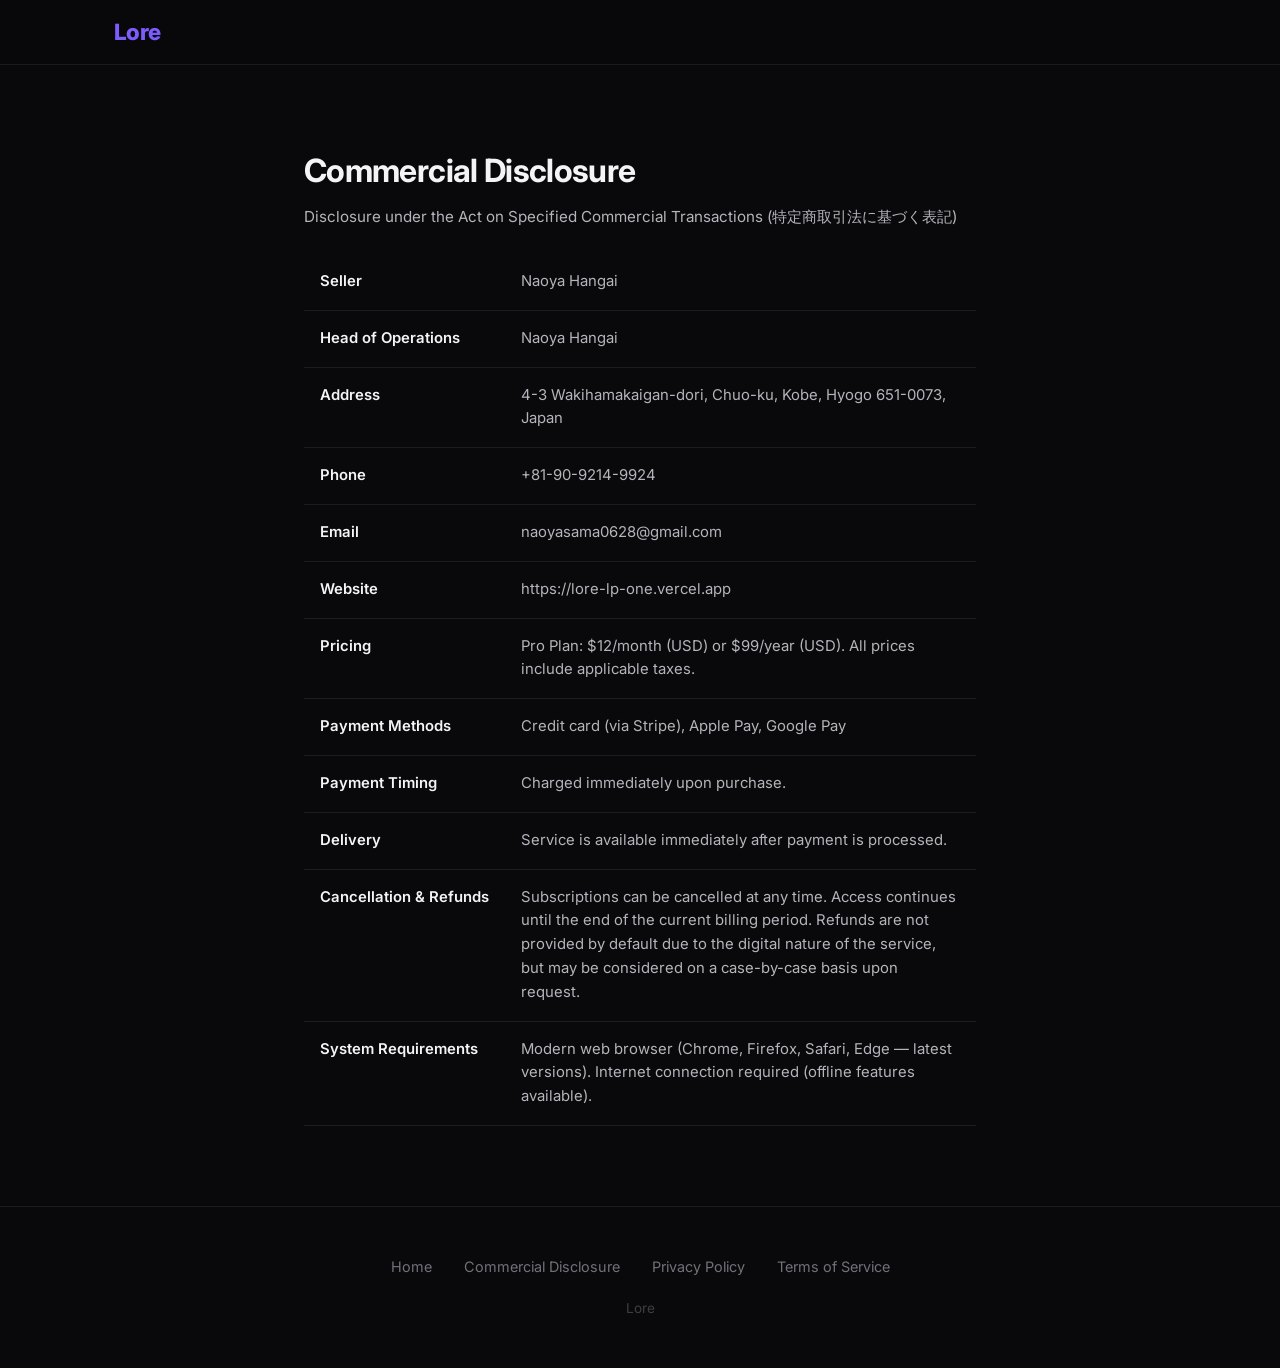
==== legal/tokushoho.html @ dc7d28b9 "Initial commit: Lore static landing page" ====
<!DOCTYPE html>
<html lang="en">
<head>
  <meta charset="UTF-8">
  <meta name="viewport" content="width=device-width, initial-scale=1.0">
  <title>Commercial Disclosure — Lore</title>
  <link rel="preconnect" href="https://fonts.googleapis.com">
  <link rel="preconnect" href="https://fonts.gstatic.com" crossorigin>
  <link href="https://fonts.googleapis.com/css2?family=Inter:wght@400;500;600;700&display=swap" rel="stylesheet">
  <link rel="stylesheet" href="../style.css">
  <link rel="stylesheet" href="legal.css">
</head>
<body>
  <header class="site-header">
    <div class="container header-inner">
      <a href="../" class="logo">Lore</a>
    </div>
  </header>
  <main class="legal-page">
    <div class="container">
      <h1>Commercial Disclosure</h1>
      <p class="legal-updated">Disclosure under the Act on Specified Commercial Transactions (特定商取引法に基づく表記)</p>
      <table class="legal-table">
        <tr><th>Seller</th><td>Naoya Hangai</td></tr>
        <tr><th>Head of Operations</th><td>Naoya Hangai</td></tr>
        <tr><th>Address</th><td>4-3 Wakihamakaigan-dori, Chuo-ku, Kobe, Hyogo 651-0073, Japan</td></tr>
        <tr><th>Phone</th><td>+81-90-9214-9924</td></tr>
        <tr><th>Email</th><td>naoyasama0628@gmail.com</td></tr>
        <tr><th>Website</th><td>https://lore-lp-one.vercel.app</td></tr>
        <tr><th>Pricing</th><td>Pro Plan: $12/month (USD) or $99/year (USD). All prices include applicable taxes.</td></tr>
        <tr><th>Payment Methods</th><td>Credit card (via Stripe), Apple Pay, Google Pay</td></tr>
        <tr><th>Payment Timing</th><td>Charged immediately upon purchase.</td></tr>
        <tr><th>Delivery</th><td>Service is available immediately after payment is processed.</td></tr>
        <tr><th>Cancellation & Refunds</th><td>Subscriptions can be cancelled at any time. Access continues until the end of the current billing period. Refunds are not provided by default due to the digital nature of the service, but may be considered on a case-by-case basis upon request.</td></tr>
        <tr><th>System Requirements</th><td>Modern web browser (Chrome, Firefox, Safari, Edge — latest versions). Internet connection required (offline features available).</td></tr>
      </table>
    </div>
  </main>
  <footer class="site-footer">
    <div class="container footer-inner">
      <nav class="footer-links">
        <a href="../">Home</a>
        <a href="tokushoho.html">Commercial Disclosure</a>
        <a href="privacy.html">Privacy Policy</a>
        <a href="terms.html">Terms of Service</a>
      </nav>
      <p class="footer-brand">Lore</p>
    </div>
  </footer>
</body>
</html>
---- style.css ----
/* ============================================
   Lore Landing Page — style.css
   ============================================ */

/* --- Reset & Base --- */
*, *::before, *::after { margin: 0; padding: 0; box-sizing: border-box; }

:root {
  --bg: #09090b;
  --bg-alt: #0f0f12;
  --surface: #16161a;
  --surface-hover: #1c1c22;
  --text: #f4f4f5;
  --text-secondary: #b4b4bc;
  --muted: #71717a;
  --accent: #7c5cfc;
  --accent-hover: #6a48e6;
  --accent-soft: rgba(124, 92, 252, 0.12);
  --accent-glow: rgba(124, 92, 252, 0.2);
  --border: rgba(255, 255, 255, 0.08);
  --border-strong: rgba(255, 255, 255, 0.14);
  --radius: 12px;
  --max-w: 1100px;
}

html { scroll-behavior: smooth; -webkit-font-smoothing: antialiased; }

body {
  font-family: 'Inter', -apple-system, BlinkMacSystemFont, 'Segoe UI', sans-serif;
  background: var(--bg);
  color: var(--text);
  line-height: 1.6;
  overflow-x: hidden;
  position: relative;
}

img { max-width: 100%; height: auto; display: block; }
a { color: inherit; text-decoration: none; }
ul { list-style: none; }

/* --- Background grid --- */
.bg-grid {
  position: fixed;
  inset: 0;
  background-image:
    linear-gradient(rgba(255,255,255,0.02) 1px, transparent 1px),
    linear-gradient(90deg, rgba(255,255,255,0.02) 1px, transparent 1px);
  background-size: 64px 64px;
  pointer-events: none;
  z-index: 0;
}

/* --- Layout --- */
.container { max-width: var(--max-w); margin: 0 auto; padding: 0 24px; }

/* --- Header --- */
.site-header {
  position: sticky; top: 0; z-index: 100;
  background: rgba(9, 9, 11, 0.8);
  backdrop-filter: blur(16px);
  -webkit-backdrop-filter: blur(16px);
  border-bottom: 1px solid var(--border);
}

.header-inner {
  display: flex; align-items: center; justify-content: space-between; height: 64px;
}

.logo { font-size: 1.4rem; font-weight: 800; color: var(--accent); letter-spacing: -0.03em; }

/* --- Buttons --- */
.btn {
  display: inline-flex; align-items: center; gap: 6px;
  font-family: inherit; font-weight: 600; font-size: 0.95rem;
  border: none; border-radius: 8px; padding: 12px 24px;
  cursor: pointer; transition: all 0.2s; text-decoration: none;
}

.btn-sm { font-size: 0.85rem; padding: 8px 18px; background: var(--accent); color: #fff; border-radius: 6px; }
.btn-sm:hover { background: var(--accent-hover); }

.btn-lg { font-size: 1.05rem; padding: 16px 36px; }

.btn-primary {
  background: var(--accent); color: #fff;
  box-shadow: 0 0 20px var(--accent-glow), inset 0 1px 0 rgba(255,255,255,0.1);
}
.btn-primary:hover {
  background: var(--accent-hover);
  box-shadow: 0 0 32px var(--accent-glow), inset 0 1px 0 rgba(255,255,255,0.1);
  transform: translateY(-1px);
}

.btn-secondary {
  background: var(--surface); color: var(--text);
  border: 1px solid var(--border-strong);
}
.btn-secondary:hover { border-color: rgba(255,255,255,0.25); background: var(--surface-hover); }

.btn-ghost {
  background: transparent; color: var(--text-secondary);
  border: 1px solid var(--border);
}
.btn-ghost:hover { border-color: var(--border-strong); color: var(--text); }

/* --- Gradient text --- */
.text-gradient {
  background: linear-gradient(135deg, var(--accent), #a78bfa, #c084fc);
  -webkit-background-clip: text; -webkit-text-fill-color: transparent;
  background-clip: text;
}

/* --- Hero --- */
.hero {
  position: relative; padding: 80px 0 60px; text-align: center; overflow: hidden;
}

.hero-glow {
  position: absolute; top: -200px; left: 50%; transform: translateX(-50%);
  width: 800px; height: 600px;
  background: radial-gradient(ellipse at center, rgba(124, 92, 252, 0.12) 0%, rgba(124, 92, 252, 0.04) 40%, transparent 70%);
  pointer-events: none;
}

.hero-content { position: relative; z-index: 1; }

.hero-badge {
  display: inline-block; font-size: 0.8rem; font-weight: 600; letter-spacing: 0.05em; text-transform: uppercase;
  color: var(--accent); background: var(--accent-soft);
  border: 1px solid rgba(124, 92, 252, 0.2); border-radius: 20px;
  padding: 6px 16px; margin-bottom: 24px;
}

.hero-headline {
  font-size: 3.8rem; font-weight: 800; line-height: 1.08;
  letter-spacing: -0.04em; max-width: 820px; margin: 0 auto 20px;
}

.hero-sub {
  font-size: 1.15rem; color: var(--muted); max-width: 580px;
  margin: 0 auto 36px; line-height: 1.7;
}

.hero-ctas { display: flex; gap: 12px; justify-content: center; flex-wrap: wrap; }

.hero-screenshot-wrap { margin-top: 64px; }

.hero-screenshot {
  max-width: 1000px; margin: 0 auto; border-radius: var(--radius);
  box-shadow:
    0 4px 24px rgba(0,0,0,0.4),
    0 20px 60px rgba(0,0,0,0.3),
    0 0 0 1px var(--border),
    0 0 80px rgba(124, 92, 252, 0.06);
}

/* --- Section shared --- */
.section-title {
  font-size: 2.2rem; font-weight: 700; text-align: center;
  letter-spacing: -0.03em; margin-bottom: 16px;
}

.section-subtitle {
  text-align: center; color: var(--muted); font-size: 1.05rem; margin-bottom: 48px;
}

/* --- How It Works --- */
.how-it-works {
  padding: 100px 0; background: var(--bg-alt);
  border-top: 1px solid var(--border); border-bottom: 1px solid var(--border);
}

.how-it-works .section-title { margin-bottom: 64px; }

.steps-grid { display: grid; grid-template-columns: repeat(3, 1fr); gap: 48px; }

.step { text-align: center; }

.step-icon {
  display: inline-flex; align-items: center; justify-content: center;
  width: 56px; height: 56px; border-radius: 14px;
  background: var(--accent-soft); color: var(--accent);
  margin-bottom: 16px; border: 1px solid rgba(124, 92, 252, 0.15);
}

.step-number {
  display: block; font-size: 0.75rem; font-weight: 600;
  text-transform: uppercase; letter-spacing: 0.08em;
  color: var(--accent); margin-bottom: 8px;
}

.step-heading { font-size: 1.15rem; font-weight: 600; margin-bottom: 10px; color: var(--text); }
.step-desc { color: var(--muted); font-size: 0.93rem; line-height: 1.6; max-width: 280px; margin: 0 auto; }

/* --- Features --- */
.features { padding: 100px 0; }
.features .section-title { margin-bottom: 56px; }

.features-grid { display: grid; grid-template-columns: repeat(3, 1fr); gap: 20px; }

.feature-card {
  background: var(--surface); border: 1px solid var(--border-strong);
  border-radius: var(--radius); padding: 32px 28px;
  transition: all 0.25s;
  position: relative; overflow: hidden;
}

.feature-card::before {
  content: ''; position: absolute; top: 0; left: 0; right: 0; height: 2px;
  background: linear-gradient(90deg, transparent, var(--accent), transparent);
  opacity: 0; transition: opacity 0.25s;
}

.feature-card:hover { border-color: rgba(124, 92, 252, 0.3); background: var(--surface-hover); }
.feature-card:hover::before { opacity: 1; }

.feature-icon {
  display: inline-flex; align-items: center; justify-content: center;
  width: 44px; height: 44px; border-radius: 10px;
  background: var(--accent-soft); color: var(--accent);
  margin-bottom: 16px;
}

.feature-heading { font-size: 1.05rem; font-weight: 600; margin-bottom: 10px; line-height: 1.4; }
.feature-desc { color: var(--text-secondary); font-size: 0.93rem; line-height: 1.65; }

/* --- Social Proof --- */
.social-proof {
  padding: 72px 0; background: var(--bg-alt);
  border-top: 1px solid var(--border); border-bottom: 1px solid var(--border);
}

.stats-row { display: flex; justify-content: center; gap: 56px; flex-wrap: wrap; }

.stat { display: flex; align-items: center; gap: 12px; }

.stat-icon-wrap {
  display: flex; align-items: center; justify-content: center;
  width: 40px; height: 40px; border-radius: 10px;
  background: var(--accent-soft); color: var(--accent);
}

.stat-label { font-size: 0.95rem; font-weight: 500; color: var(--text-secondary); }

/* --- Pricing --- */
.pricing { padding: 100px 0; }

.pricing-grid {
  display: grid; grid-template-columns: repeat(2, 1fr);
  gap: 24px; max-width: 740px; margin: 0 auto;
}

.pricing-card {
  background: var(--surface); border: 1px solid var(--border-strong);
  border-radius: var(--radius); padding: 40px 32px;
  display: flex; flex-direction: column; position: relative;
}

.pricing-card--pro {
  border: 1px solid rgba(124, 92, 252, 0.4);
  background: linear-gradient(180deg, rgba(124, 92, 252, 0.06) 0%, var(--surface) 60%);
  box-shadow: 0 0 40px rgba(124, 92, 252, 0.08);
}

.pricing-badge {
  position: absolute; top: -12px; right: 24px;
  background: var(--accent); color: #fff;
  font-size: 0.75rem; font-weight: 700; text-transform: uppercase; letter-spacing: 0.05em;
  padding: 4px 14px; border-radius: 12px;
}

.pricing-tier { font-size: 1.05rem; font-weight: 600; margin-bottom: 8px; color: var(--text-secondary); }
.pricing-amount { font-size: 2.8rem; font-weight: 800; letter-spacing: -0.03em; margin-bottom: 4px; }
.pricing-period { font-size: 1rem; font-weight: 400; color: var(--muted); }
.pricing-annual { font-size: 0.85rem; color: var(--accent); margin-bottom: 4px; font-weight: 500; }

.pricing-features { margin: 24px 0; flex: 1; }

.pricing-features li {
  padding: 8px 0 8px 24px; font-size: 0.93rem; color: var(--text-secondary);
  position: relative;
}

.pricing-features li::before {
  content: '✓'; position: absolute; left: 0; color: var(--accent); font-weight: 600;
}

.pricing-card .btn { text-align: center; width: 100%; justify-content: center; }

/* --- Final CTA --- */
.final-cta {
  padding: 120px 0; text-align: center;
  background: radial-gradient(ellipse at center, rgba(124, 92, 252, 0.06) 0%, transparent 60%);
}

.cta-headline {
  font-size: 2.5rem; font-weight: 700; letter-spacing: -0.03em;
  margin-bottom: 32px; line-height: 1.2;
}

/* --- Footer --- */
.site-footer { border-top: 1px solid var(--border); padding: 48px 0; }

.footer-inner { display: flex; flex-direction: column; align-items: center; gap: 20px; }

.footer-links { display: flex; gap: 32px; flex-wrap: wrap; justify-content: center; }
.footer-links a { font-size: 0.9rem; color: var(--muted); transition: color 0.2s; }
.footer-links a:hover { color: var(--text); }

.footer-brand { font-size: 0.85rem; color: var(--muted); opacity: 0.5; }

/* --- Responsive --- */
@media (max-width: 768px) {
  .hero { padding: 60px 0 48px; }
  .hero-headline { font-size: 2.2rem; }
  .hero-sub { font-size: 1rem; }
  .hero-ctas { flex-direction: column; align-items: center; }
  .section-title { font-size: 1.7rem; }
  .steps-grid { grid-template-columns: 1fr; gap: 36px; }
  .features-grid { grid-template-columns: 1fr; gap: 16px; }
  .stats-row { flex-direction: column; align-items: center; gap: 20px; }
  .pricing-grid { grid-template-columns: 1fr; }
  .how-it-works, .features, .pricing { padding: 64px 0; }
  .final-cta { padding: 80px 0; }
  .cta-headline { font-size: 1.8rem; }
  .hero-screenshot-wrap { margin-top: 40px; }
  .btn-lg { padding: 14px 28px; font-size: 1rem; }
}
---- legal/legal.css ----
.legal-page {
  padding: 80px 0;
  max-width: 720px;
  margin: 0 auto;
}

.legal-page h1 {
  font-size: 2rem;
  font-weight: 700;
  margin-bottom: 8px;
  letter-spacing: -0.02em;
}

.legal-updated {
  color: var(--muted);
  font-size: 0.9rem;
  margin-bottom: 40px;
}

.legal-page h2 {
  font-size: 1.15rem;
  font-weight: 600;
  margin-top: 36px;
  margin-bottom: 12px;
  color: var(--text);
}

.legal-page p,
.legal-page li {
  color: var(--text-secondary);
  font-size: 0.95rem;
  line-height: 1.7;
  margin-bottom: 12px;
}

.legal-page ul {
  padding-left: 20px;
  list-style: disc;
}

.legal-page a {
  color: var(--accent);
  text-decoration: underline;
  text-underline-offset: 2px;
}

.legal-page a:hover {
  color: var(--accent-hover);
}

/* 特商法テーブル */
.legal-table {
  width: 100%;
  border-collapse: collapse;
  margin-top: 24px;
}

.legal-table th,
.legal-table td {
  padding: 16px;
  border-bottom: 1px solid var(--border);
  font-size: 0.93rem;
  line-height: 1.6;
  vertical-align: top;
  text-align: left;
}

.legal-table th {
  width: 160px;
  color: var(--text);
  font-weight: 600;
  white-space: nowrap;
}

.legal-table td {
  color: var(--text-secondary);
}

@media (max-width: 768px) {
  .legal-page { padding: 48px 0; }
  .legal-page h1 { font-size: 1.6rem; }
  .legal-table th { width: 120px; }
}
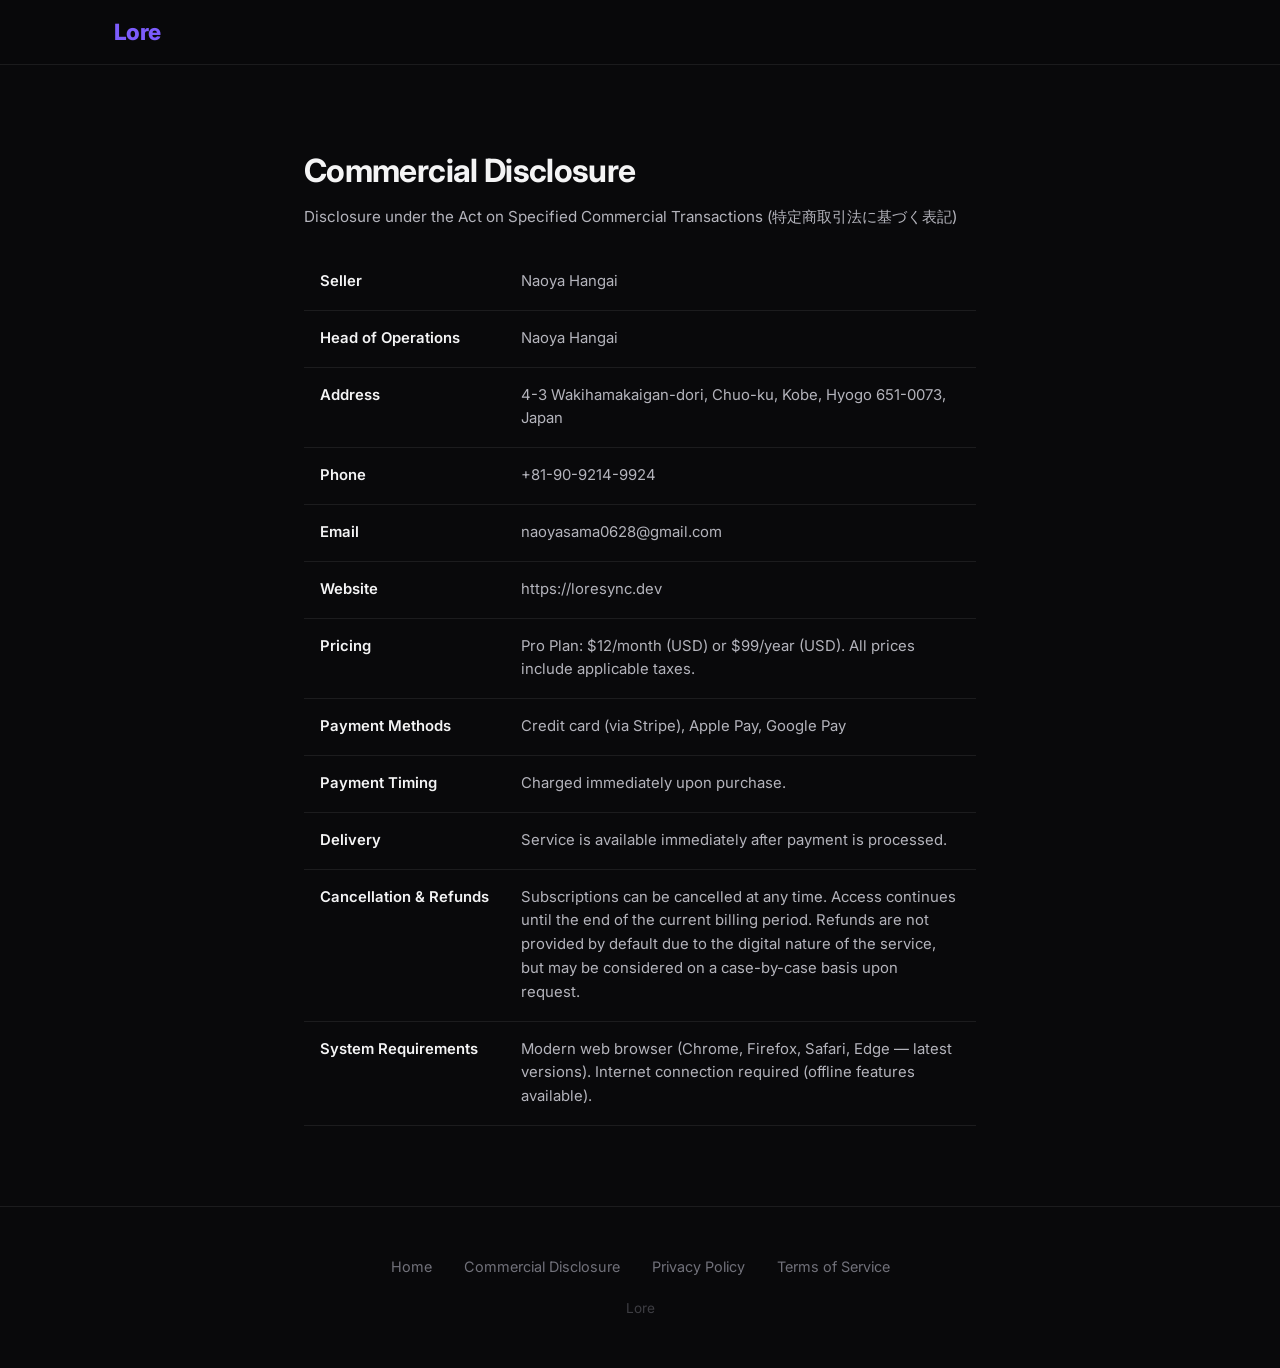
==== commit 27f47178: "fix: update tokushoho URL to loresync.dev Co-Authored-By: Claude Opus 4.6 (1M context) <noreply@anth" ====
--- a/legal/tokushoho.html
+++ b/legal/tokushoho.html
@@ -26,7 +26,7 @@
         <tr><th>Address</th><td>4-3 Wakihamakaigan-dori, Chuo-ku, Kobe, Hyogo 651-0073, Japan</td></tr>
         <tr><th>Phone</th><td>+81-90-9214-9924</td></tr>
         <tr><th>Email</th><td>naoyasama0628@gmail.com</td></tr>
-        <tr><th>Website</th><td>https://lore-lp-one.vercel.app</td></tr>
+        <tr><th>Website</th><td>https://loresync.dev</td></tr>
         <tr><th>Pricing</th><td>Pro Plan: $12/month (USD) or $99/year (USD). All prices include applicable taxes.</td></tr>
         <tr><th>Payment Methods</th><td>Credit card (via Stripe), Apple Pay, Google Pay</td></tr>
         <tr><th>Payment Timing</th><td>Charged immediately upon purchase.</td></tr>
--- a/style.css
+++ b/style.css
@@ -298,6 +298,56 @@
   margin-bottom: 32px; line-height: 1.2;
 }
 
+/* --- Email Signup --- */
+.email-signup {
+  margin-top: 40px;
+}
+
+.email-label {
+  font-size: 0.9rem;
+  color: var(--muted);
+  margin-bottom: 12px;
+}
+
+.email-form {
+  display: flex;
+  gap: 8px;
+  max-width: 400px;
+  margin: 0 auto;
+}
+
+.email-input {
+  flex: 1;
+  padding: 12px 16px;
+  border-radius: 8px;
+  border: 1px solid var(--border-strong);
+  background: var(--surface);
+  color: var(--text);
+  font-family: inherit;
+  font-size: 0.95rem;
+  outline: none;
+  transition: border-color 0.2s;
+}
+
+.email-input:focus {
+  border-color: var(--accent);
+}
+
+.email-input::placeholder {
+  color: var(--muted);
+}
+
+.btn-email {
+  padding: 12px 20px;
+  white-space: nowrap;
+}
+
+@media (max-width: 768px) {
+  .email-form {
+    flex-direction: column;
+  }
+}
+
 /* --- Footer --- */
 .site-footer { border-top: 1px solid var(--border); padding: 48px 0; }
 
@@ -325,4 +375,182 @@
   .cta-headline { font-size: 1.8rem; }
   .hero-screenshot-wrap { margin-top: 40px; }
   .btn-lg { padding: 14px 28px; font-size: 1rem; }
-}
+  .ba-grid { grid-template-columns: 1fr; }
+  .compare-table-wrap { overflow-x: auto; }
+  .pricing-compare-wrap { overflow-x: auto; }
+  .chrome-ext { padding: 64px 0; }
+}
+
+/* --- Trust Badges --- */
+.hero-trust-badges {
+  display: flex; gap: 16px; justify-content: center; flex-wrap: wrap;
+  margin-top: 24px;
+}
+
+.trust-badge {
+  font-size: 0.85rem; color: var(--text-secondary);
+  background: var(--accent-soft); border: 1px solid rgba(124, 92, 252, 0.15);
+  padding: 6px 14px; border-radius: 20px;
+}
+
+/* --- What You Get --- */
+.what-you-get {
+  padding: 80px 0; background: var(--bg-alt);
+  border-top: 1px solid var(--border); border-bottom: 1px solid var(--border);
+}
+
+.what-you-get-list {
+  display: flex; gap: 32px; justify-content: center; flex-wrap: wrap; margin-top: 32px;
+}
+
+.what-you-get-item {
+  font-size: 1.05rem; font-weight: 600; color: var(--accent);
+  background: var(--accent-soft); border: 1px solid rgba(124, 92, 252, 0.15);
+  padding: 14px 24px; border-radius: 10px;
+}
+
+/* --- Before / After --- */
+.before-after { padding: 100px 0; }
+
+.ba-grid {
+  display: grid; grid-template-columns: 1fr 1fr; gap: 24px;
+  max-width: 800px; margin: 32px auto 0;
+}
+
+.ba-card {
+  background: var(--surface); border: 1px solid var(--border-strong);
+  border-radius: var(--radius); padding: 32px 28px;
+}
+
+.ba-before { opacity: 0.7; }
+
+.ba-after {
+  border-color: rgba(124, 92, 252, 0.4);
+  background: linear-gradient(180deg, rgba(124, 92, 252, 0.06) 0%, var(--surface) 60%);
+}
+
+.ba-label {
+  font-size: 0.8rem; font-weight: 700; text-transform: uppercase;
+  letter-spacing: 0.06em; color: var(--accent); margin-bottom: 16px;
+}
+
+.ba-card ul { display: flex; flex-direction: column; gap: 12px; }
+
+.ba-card li {
+  font-size: 0.93rem; color: var(--text-secondary); line-height: 1.5;
+  padding-left: 20px; position: relative;
+}
+
+.ba-before li::before { content: '✕'; position: absolute; left: 0; color: #ef4444; }
+.ba-after li::before { content: '✓'; position: absolute; left: 0; color: var(--accent); font-weight: 600; }
+
+.ba-metrics {
+  margin-top: 16px; padding-top: 16px; border-top: 1px solid var(--border);
+  display: flex; flex-direction: column; gap: 6px;
+}
+
+.ba-metrics span {
+  font-size: 0.85rem; font-weight: 600; color: var(--accent);
+}
+
+/* --- Comparison Table --- */
+.comparison {
+  padding: 100px 0; background: var(--bg-alt);
+  border-top: 1px solid var(--border); border-bottom: 1px solid var(--border);
+}
+
+.compare-table-wrap { max-width: 700px; margin: 32px auto 0; }
+
+.compare-table {
+  width: 100%; border-collapse: collapse;
+  background: var(--surface); border-radius: var(--radius);
+  overflow: hidden; border: 1px solid var(--border-strong);
+}
+
+.compare-table th, .compare-table td {
+  padding: 14px 20px; text-align: center; font-size: 0.93rem;
+  border-bottom: 1px solid var(--border);
+}
+
+.compare-table th {
+  background: var(--bg-alt); font-weight: 700; color: var(--text);
+}
+
+.compare-table td:first-child { text-align: left; font-weight: 500; color: var(--text-secondary); }
+
+.compare-table .yes { color: var(--accent); font-weight: 700; }
+.compare-table .no { color: #ef4444; }
+.compare-table .partial { color: var(--muted); font-style: italic; }
+.compare-table .na { color: var(--muted); }
+
+.section-subtitle-sm {
+  text-align: center; color: var(--muted); font-size: 1rem;
+  margin-bottom: 48px; margin-top: -8px;
+}
+
+/* --- Chrome Extension --- */
+.chrome-ext {
+  padding: 80px 0;
+}
+
+/* --- Pricing Compare --- */
+.pricing-compare-wrap { max-width: 500px; margin: 40px auto 0; }
+
+.pricing-compare-table {
+  width: 100%; border-collapse: collapse;
+  background: var(--surface); border-radius: var(--radius);
+  overflow: hidden; border: 1px solid var(--border-strong);
+}
+
+.pricing-compare-table th, .pricing-compare-table td {
+  padding: 12px 18px; text-align: center; font-size: 0.9rem;
+  border-bottom: 1px solid var(--border);
+}
+
+.pricing-compare-table th { background: var(--bg-alt); font-weight: 700; }
+.pricing-compare-table td:first-child { text-align: left; font-weight: 500; color: var(--text-secondary); }
+
+.pricing-value {
+  font-size: 0.9rem; color: var(--text-secondary); margin-bottom: 4px;
+}
+
+/* --- FAQ --- */
+.faq { padding: 100px 0; background: var(--bg-alt); border-top: 1px solid var(--border); }
+
+.faq-list {
+  max-width: 700px; margin: 32px auto 0;
+  display: flex; flex-direction: column; gap: 8px;
+}
+
+.faq-item {
+  border: 1px solid var(--border-strong); border-radius: 10px;
+  overflow: hidden; transition: border-color 0.2s;
+}
+
+.faq-item[open] { border-color: var(--accent); }
+
+.faq-question {
+  padding: 16px 20px; font-size: 1rem; font-weight: 600;
+  color: var(--text); cursor: pointer; list-style: none;
+  display: flex; align-items: center; justify-content: space-between;
+}
+
+.faq-question::-webkit-details-marker { display: none; }
+
+.faq-question::after {
+  content: '+'; font-size: 20px; font-weight: 400;
+  color: var(--muted); flex-shrink: 0; margin-left: 12px;
+}
+
+.faq-item[open] .faq-question::after { content: '\2212'; }
+.faq-question:hover { color: var(--accent); }
+
+.faq-answer {
+  padding: 0 20px 16px; font-size: 0.93rem; line-height: 1.7;
+  color: var(--text-secondary); margin: 0;
+}
+
+/* --- Footer refund --- */
+.footer-refund {
+  font-size: 0.8rem; color: var(--muted); opacity: 0.7;
+}
